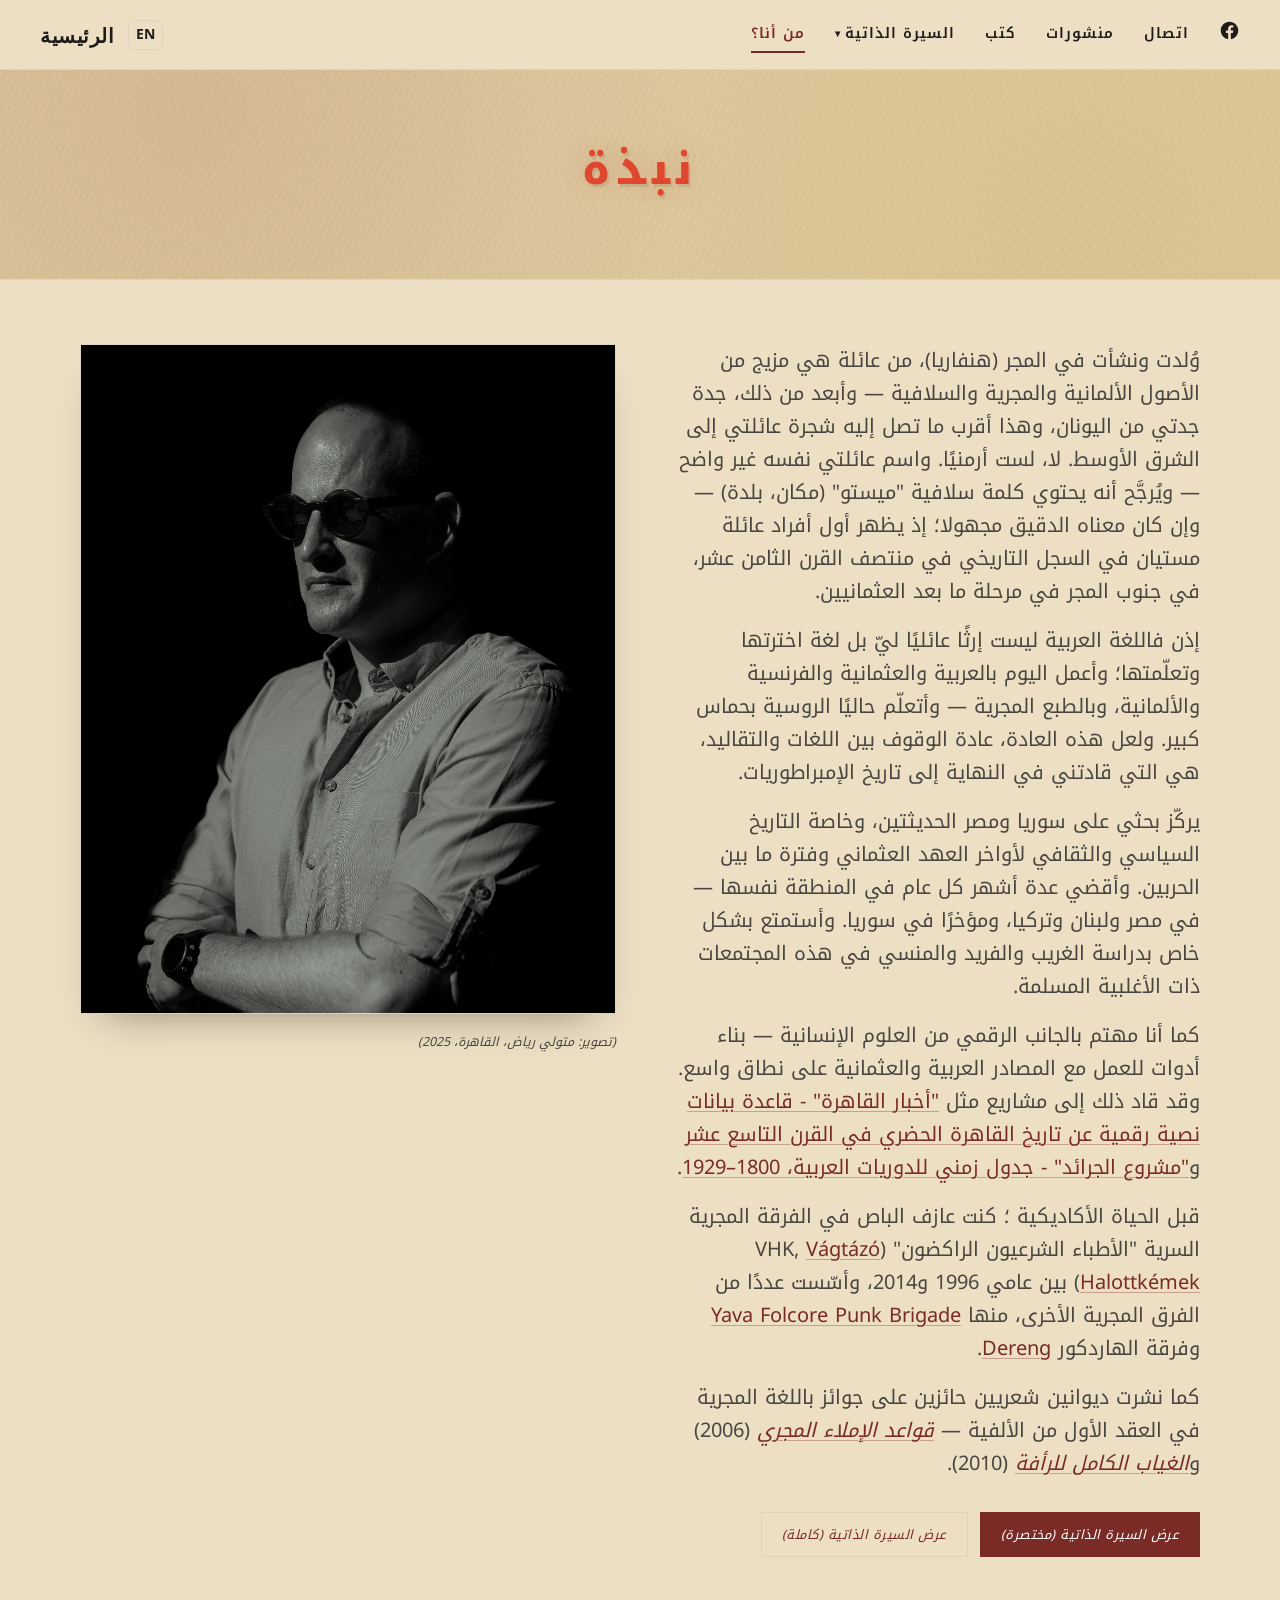
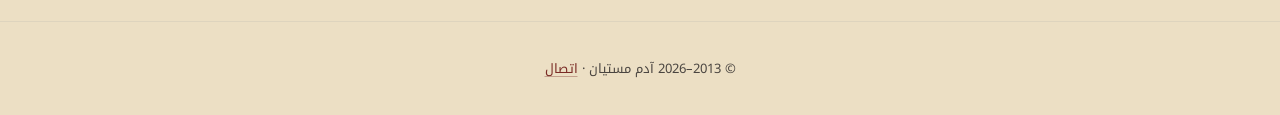
==== about-ar.html @ 699e02c1 "added qabla" ====
<!DOCTYPE html>
<html lang="ar" dir="rtl">
<head>
<meta charset="UTF-8"/>
<meta name="viewport" content="width=device-width, initial-scale=1.0"/>
<title>نبذة — آدم مستيان</title>
<link rel="preconnect" href="https://fonts.googleapis.com"/>
<link href="https://fonts.googleapis.com/css2?family=Playfair+Display:wght@600;700;800&family=Source+Sans+3:wght@400;500;600&display=swap" rel="stylesheet"/>
<link href="https://fonts.googleapis.com/css2?family=Noto+Kufi+Arabic:wght@400;500;600;700&family=Tajawal:wght@400;500;700&display=swap" rel="stylesheet"/>
<link rel="stylesheet" href="assets/style.css?v=7"/>
</head>
<body>
<script src="assets/nav.js"></script>

<header class="site-nav">
<div class="wrap nav-row">
<div class="home-group"><a class="home-link" href="index-ar.html">الرئيسية</a><a href="about.html" class="lang-toggle" aria-label="English">EN</a></div>
<nav>
<ul>
<li><a href="about-ar.html" class="active">من أنا؟</a></li>
<li class="nav-dropdown" tabindex="0">
<a href="javascript:void(0)">السيرة الذاتية</a>
<ul class="dropdown-menu">
<li><a href="assets/mestyan_CV.pdf" target="_blank" rel="noopener">السيرة الذاتية الكاملة</a></li>
<li><a href="assets/mestyan_OnePageCV.pdf" target="_blank" rel="noopener">السيرة الذاتية المختصرة</a></li>
</ul>
</li>
<li><a href="books-ar.html">كتب</a></li>
<li><a href="publications-ar.html">منشورات</a></li>
<li><a href="contact-ar.html">اتصال</a></li>
<li><a class="nav-social" href="https://www.facebook.com/adam.mestyan" target="_blank" rel="noopener" aria-label="Facebook"><svg viewBox="0 0 24 24"><path d="M22 12.06C22 6.5 17.52 2 12 2S2 6.5 2 12.06c0 5 3.66 9.15 8.44 9.94v-7.03H7.9v-2.91h2.54V9.85c0-2.5 1.49-3.89 3.77-3.89 1.09 0 2.24.2 2.24.2v2.46h-1.26c-1.24 0-1.63.77-1.63 1.56v1.88h2.78l-.44 2.91h-2.34V22c4.78-.79 8.44-4.94 8.44-9.94z"/></svg></a></li>

</ul>
</nav>
</div>
</header>

<section class="hero" style="padding:64px 0;">
<div class="wrap">
<div class="hero-name" style="font-size:44px; letter-spacing:6px;">نبذة</div>
</div>
</section>

<section class="section">
<div class="wrap two-col">
<div>

<p> وُلدت ونشأت في المجر (هنفاريا)، من عائلة هي مزيج من الأصول الألمانية والمجرية والسلافية — وأبعد
                        من ذلك، جدة جدتي من اليونان، وهذا أقرب ما تصل إليه شجرة عائلتي إلى الشرق
                        الأوسط. لا، لست أرمنيًا. واسم عائلتي نفسه غير واضح — ويُرجَّح أنه يحتوي كلمة
                        سلافية "ميستو" (مكان، بلدة) — وإن كان معناه الدقيق مجهولا؛ إذ يظهر أول أفراد
                        عائلة مستيان في السجل التاريخي في منتصف القرن الثامن عشر، في جنوب المجر في
                        مرحلة ما بعد العثمانيين. </p>
<p> إذن فاللغة العربية ليست إرثًا عائليًا ليّ بل لغة اخترتها وتعلّمتها؛ وأعمل اليوم بالعربية
                        والعثمانية والفرنسية والألمانية، وبالطبع المجرية — وأتعلّم حاليًا الروسية
                        بحماس كبير. ولعل هذه العادة، عادة الوقوف بين اللغات والتقاليد، هي التي
                        قادتني في النهاية إلى تاريخ الإمبراطوريات. </p>
<p> يركّز بحثي على سوريا ومصر الحديثتين، وخاصة التاريخ السياسي والثقافي لأواخر العهد العثماني وفترة
                        ما بين الحربين. وأقضي عدة أشهر كل عام في المنطقة نفسها — في مصر ولبنان
                        وتركيا، ومؤخرًا في سوريا. وأستمتع بشكل خاص بدراسة الغريب والفريد والمنسي في
                        هذه المجتمعات ذات الأغلبية المسلمة. </p>
<p> كما أنا مهتم بالجانب الرقمي من العلوم الإنسانية — بناء أدوات للعمل مع المصادر العربية والعثمانية
                        على نطاق واسع. وقد قاد ذلك إلى مشاريع مثل <a href="https://newsofcairo.org/"
                            target="_blank" rel="noopener">"أخبار القاهرة" - قاعدة بيانات نصية رقمية
                            عن تاريخ القاهرة الحضري في القرن التاسع عشر</a> و<a
                            href="https://projectjaraid.github.io/index.html" target="_blank"
                            rel="noopener">"مشروع الجرائد" - جدول زمني للدوريات العربية،
                            1800–1929</a>. </p>

<p> قبل الحياة الأكاديكية ؛ كنت عازف الباص في الفرقة المجرية السرية "الأطباء الشرعيون الراكضون"
                        (VHK, <a href="https://en.wikipedia.org/wiki/Galloping_Coroners"
                            target="_blank" rel="noopener">Vágtázó Halottkémek</a>) بين عامي 1996
                        و2014، وأسّست عددًا من الفرق المجرية الأخرى، منها <a
                            href="https://www.youtube.com/watch?v=kBvridDu0HI" target="_blank"
                            rel="noopener">Yava Folcore Punk Brigade</a> وفرقة الهاردكور <a
                            href="https://www.youtube.com/watch?v=GMwel1IFzWo" target="_blank"
                            rel="noopener">Dereng</a>. </p>
<p>
كما نشرت ديوانين شعريين حائزين على جوائز باللغة المجرية في العقد الأول من الألفية — <a href="https://www.libri.hu/konyv/mestyan_adam.a-magyar-helyesiras-szabalyai.html" target="_blank" rel="noopener"><em>قواعد الإملاء المجري</em></a> (2006) و<a href="https://www.libri.hu/konyv/mestyan_adam.az-egyutterzes-tokeletes-hianya.html" target="_blank" rel="noopener"><em>الغياب الكامل للرأفة</em></a> (2010).
</p>

<div style="margin-top:32px; display:flex; gap:12px; flex-wrap:wrap;">
<a class="btn btn-solid" href="assets/mestyan_OnePageCV.pdf" target="_blank" rel="noopener" style="color:#fff;">عرض السيرة الذاتية (مختصرة)</a>
<a class="btn" style="color:var(--maroon); border-color:var(--border);" href="assets/mestyan_CV.pdf" target="_blank" rel="noopener">عرض السيرة الذاتية (كاملة)</a>
</div>
</div>
<div>
<img class="person-photo" src="assets/adam-portrait.jpg" alt="آدم مستيان، دار الوثائق القومية المصرية، القاهرة، يونيو 2024" onerror="this.style.display='none'"/>
<p style="font-size:12.5px; font-style:italic; margin-top:10px; color:var(--ink-soft);">(تصوير:
                        متولي رياض، القاهرة، 2025)</p>
</div>
</div>
</section>

<footer class="site-footer">
<div class="wrap">© 2013–2026 آدم مستيان · <a href="contact-ar.html">اتصال</a></div>
</footer>

</body>
</html>
---- assets/style.css ----
:root{
  --ink:#1e1c1a;
  --ink-soft:#4a4540;
  --cream:#f4efe4;
  --paper:#faf7f0;
  --maroon:#7a2b25;
  --maroon-dark:#5c1f1a;
  --crimson:#a3122c;
  --gold:#c9a24b;
  --border:#ded4be;
    --pop:#e0472f;
    --pop-bright:#ff7a4d;
}
*{box-sizing:border-box; margin:0; padding:0;}
body{
  font-family:'Source Sans 3', Georgia, serif;
  background:var(--paper);
  color:var(--ink-soft);
  line-height:1.65;
}
h1,h2,h3,.serif{font-family:'Playfair Display', Georgia, serif;}
a{color:var(--maroon); text-decoration:underline; text-decoration-color:rgba(122,43,37,0.35); text-underline-offset:3px; text-decoration-thickness:1px; transition:text-decoration-color .15s ease;}
a:hover{text-decoration-color:currentColor;}
.wrap{max-width:1200px; margin:0 auto; padding:0 40px;}

header.site-nav{
  position:sticky; top:0; z-index:50;
  background:rgba(244,239,228,0.95);
  backdrop-filter:blur(6px);
  border-bottom:1px solid var(--border);
}
.nav-row{display:flex; align-items:center; justify-content:space-between; padding:18px 0;}
.nav-row nav > ul{list-style:none; display:flex; gap:30px; flex-wrap:wrap;}
.nav-row nav a{
  color:var(--ink); font-size:14.5px; letter-spacing:1px; text-transform:uppercase; font-weight:600; text-decoration:none;
}
.nav-row nav a.active{color:var(--maroon); border-bottom:2px solid var(--maroon); padding-bottom:4px;}
.nav-row .home-link{font-family:'Playfair Display', serif; font-size:20px; font-weight:700; color:var(--ink); letter-spacing:0.5px; text-decoration:none;} .nav-row .home-group{display:flex; align-items:center; gap:14px;}
.nav-dropdown{position:relative;}
.nav-dropdown > a{display:inline-flex; align-items:center; gap:4px; cursor:pointer;}
.nav-dropdown > a::after{content:"▾"; font-size:10px;}
.dropdown-menu{display:none; position:absolute; top:100%; left:0; margin-top:14px; background:var(--paper); border:1px solid var(--border); min-width:170px; box-shadow:0 16px 30px -16px rgba(30,20,10,0.35); padding:6px 0; list-style:none; z-index:60;}
.dropdown-menu li{width:100%;}
.dropdown-menu a{display:block; padding:9px 18px; font-size:13.5px; letter-spacing:0.3px; text-transform:none; font-weight:500; color:var(--ink);}
.dropdown-menu a:hover{background:var(--cream); text-decoration:none;}
.nav-dropdown.open .dropdown-menu{display:block;}
.nav-social{display:inline-flex; align-items:center; color:var(--ink); text-decoration:none; transition:color .15s ease;}
.nav-social svg{width:21px; height:21px; fill:currentColor; display:block;}
.nav-social:hover{color:var(--maroon);}
.lang-toggle{display:inline-flex; align-items:center; justify-content:center; min-width:30px; height:30px; padding:0 7px; border:1px solid var(--border); border-radius:6px; font-size:14px; font-weight:700; color:var(--ink); text-decoration:none; transition:all .15s ease;}
.lang-toggle:hover{background:var(--maroon); color:#fff; border-color:var(--maroon);}

html[dir="rtl"] body{font-family:'Noto Kufi Arabic','Tajawal',Tahoma,sans-serif;}
html[dir="rtl"] h1, html[dir="rtl"] h2, html[dir="rtl"] h3, html[dir="rtl"] .hero-name{font-family:'Noto Kufi Arabic','Tajawal',Tahoma,sans-serif;}
html[dir="rtl"] .nav-row{flex-direction:row-reverse;} html[dir="rtl"] .nav-row .home-group{flex-direction:row-reverse;}
html[dir="rtl"] .nav-row nav > ul{flex-direction:row-reverse;}
html[dir="rtl"] .two-col{direction:rtl;}
html[dir="rtl"] .lede, html[dir="rtl"] p{text-align:right;}
html[dir="rtl"] .dropdown-menu{right:0; left:auto;}
html[dir="rtl"]{--paper:#ecdfc4; --cream:#ddc99e;}
html[dir="rtl"] header.site-nav{background:rgba(236,223,196,0.95);}

.hero{
  z-index:0;
  position:relative;
  background:
    radial-gradient(circle at 15% 20%, rgba(122,43,37,0.10), transparent 45%),
    radial-gradient(circle at 85% 75%, rgba(201,162,75,0.14), transparent 50%),
    repeating-linear-gradient(115deg, rgba(30,28,26,0.035) 0px, rgba(30,28,26,0.035) 1px, transparent 1px, transparent 6px),
    var(--cream);
  background-size:cover;
  background-position:center;
  padding:96px 0 80px;
  border-bottom:1px solid var(--border);
  overflow:hidden;
}
.hero-bg-layer{
  position:absolute; inset:0;
  background-size:cover; background-position:center;
  opacity:0;
  transform:scale(1);
  transition:opacity 1s ease-in-out;
  z-index:-1;
}
.hero-bg-layer.active{opacity:1;}
.hero-bg-layer.zooming{animation:heroZoom 4s ease-out forwards;}
@keyframes heroZoom{
  from{transform:scale(1);}
  to{transform:scale(1.13);}
}
.hero.has-photo::before{
  content:"";
  position:absolute; inset:0;
  background:
    linear-gradient(180deg, rgba(18,15,12,0.6), rgba(18,15,12,0.72)),
    radial-gradient(circle at 85% 75%, rgba(201,162,75,0.10), transparent 55%);
  z-index:0;
}
.hero > .wrap{position:relative; z-index:1;}
.hero-name{
  text-align:center; font-size:74px; letter-spacing:8px; font-weight:800;
  color:var(--pop); text-shadow:2px 3px 0 rgba(0,0,0,0.08), 0 0 26px rgba(224,71,47,0.25);
  margin-bottom:8px; text-transform:uppercase;
  transition:color .2s;
}
.hero-subtitle{
  text-align:center; font-size:16px; letter-spacing:2px; text-transform:uppercase;
  color:var(--ink-soft); margin-bottom:56px;
  transition:color .2s;
}
.hero.has-photo .hero-name{color:var(--pop-bright); text-shadow:0 2px 18px rgba(0,0,0,0.75), 0 0 3px rgba(0,0,0,0.9), 0 0 30px rgba(255,122,77,0.4);}
.hero.has-photo .hero-subtitle{color:#e9e2d2; text-shadow:0 1px 10px rgba(0,0,0,0.4);}
.hero-feature{
display:block; max-width:820px;
  margin:0 auto;
}
.book-cover{
  aspect-ratio:2/3; border-radius:2px; position:relative;
  background:linear-gradient(160deg, #fdfbf6, #f1ece0);
  border:1px solid var(--border);
  box-shadow:0 26px 46px -24px rgba(30,20,10,0.45);
  display:flex; flex-direction:column; justify-content:space-between;
  padding:28px 24px; overflow:hidden;
}
.book-cover::before{
  content:""; position:absolute; left:0; top:0; bottom:0; width:14px; background:var(--gold);
}
.book-cover img{position:absolute; inset:0; width:100%; height:100%; object-fit:cover;}
.book-cover .quote{font-size:11.5px; font-style:italic; color:var(--ink-soft); text-align:center;}
.book-cover .quote span{display:block; margin-top:4px; font-style:normal; letter-spacing:1px; text-transform:uppercase; font-size:10px;}
.book-cover .cover-title{font-family:'Playfair Display', serif; font-size:30px; text-align:center; color:var(--ink); line-height:1.15;}
.book-cover .cover-tag{text-align:center; font-size:11px; letter-spacing:2px; text-transform:uppercase; color:var(--maroon); font-weight:700;}
.book-cover .cover-author{text-align:center; font-size:16px; font-family:'Playfair Display', serif; color:var(--ink);}
.book-cover .cover-sub{text-align:center; font-size:11px; color:var(--ink-soft); font-style:italic;}

.feature-card{
  background:rgba(30,28,26,0.94); color:#efe9da; padding:36px 34px; border:1px solid rgba(255,255,255,0.14);
}
.feature-card h2{font-size:26px; margin-bottom:4px; color:#fff;}
.feature-card .press{font-size:14px; letter-spacing:1px; text-transform:uppercase; color:var(--gold); margin-bottom:18px;}
.feature-card p{font-size:14.5px; color:#d8d2c2; margin-bottom:22px;}
.feature-card .btn-row{display:flex; gap:12px; flex-wrap:wrap;}
.btn{
  display:inline-block; padding:11px 20px; font-size:13px; letter-spacing:0.5px; text-transform:none;
  border:1px solid rgba(255,255,255,0.4); color:#fff; text-decoration:none; font-style:italic;
}
.btn:hover{background:rgba(255,255,255,0.08); text-decoration:none;}
.btn-solid{background:var(--maroon); border-color:var(--maroon);}
.btn-solid:hover{background:var(--maroon-dark);}

.section{padding:64px 0;}
.section-kicker{color:var(--maroon); font-size:12.5px; letter-spacing:2px; text-transform:uppercase; font-weight:700; margin-bottom:10px;}
.section h2{font-size:32px; margin-bottom:28px;}
.section p{margin-bottom:16px; font-size:20px;}
.section .lede{font-size:19px; color:var(--ink); margin-bottom:20px;}

.two-col{display:grid; grid-template-columns:1fr 1fr; gap:48px;}

.card-grid{display:grid; grid-template-columns:repeat(3,1fr); gap:28px;}
.card{background:var(--cream); border:1px solid var(--border); padding:20px; border-radius:2px; display:flex; gap:16px; align-items:flex-start;}
.card h3{font-size:20px; margin-bottom:8px;}
.card .meta{font-size:14.5px; letter-spacing:1px; text-transform:uppercase; color:var(--maroon); margin-bottom:12px;}
.card p{font-size:16px; margin-bottom:0;}
.card blockquote{font-size:13px; font-style:italic; color:var(--ink-soft); margin-top:14px; border-left:2px solid var(--gold); padding-left:10px;}
.card-cover{width:76px; aspect-ratio:2/3; object-fit:cover; flex-shrink:0; border:1px solid var(--border); box-shadow:0 8px 16px -10px rgba(30,20,10,0.4);}
.card-body{flex:1;}

.person-photo{
  border:1px solid var(--border); box-shadow:0 22px 40px -26px rgba(30,20,10,0.5);
  width:100%; aspect-ratio:4/5; object-fit:cover; background:var(--cream);
}

.self-photo{display:flex; align-items:center; justify-content:center; height:100%;}
.self-photo img{width:200px; height:200px; border-radius:50%; object-fit:cover; border:1px solid var(--border); box-shadow:0 22px 40px -26px rgba(30,20,10,0.5);}
.intro-textbox{background:rgba(30,28,26,0.94); color:#efe9da; padding:44px 42px; border:1px solid rgba(255,255,255,0.14);}
.intro-textbox h2{font-size:26px; margin-bottom:16px; color:#fff;}
.intro-textbox p{font-size:17.5px; line-height:1.7; color:#d8d2c2; margin-bottom:0;}
.intro-textbox a{color:var(--gold); text-decoration:underline; text-underline-offset:3px; font-weight:600;}
.intro-textbox a:hover{color:#f0cf8e;}

footer.site-footer{
  border-top:1px solid var(--border); padding:36px 0; text-align:center;
  font-size:13px; color:var(--ink-soft);
}

@media (max-width:820px){
  .hero-feature{grid-template-columns:1fr;}
  .hero-name{font-size:38px; letter-spacing:6px;}
  .two-col, .card-grid{grid-template-columns:1fr;}
  .nav-row nav ul{gap:16px;}
}
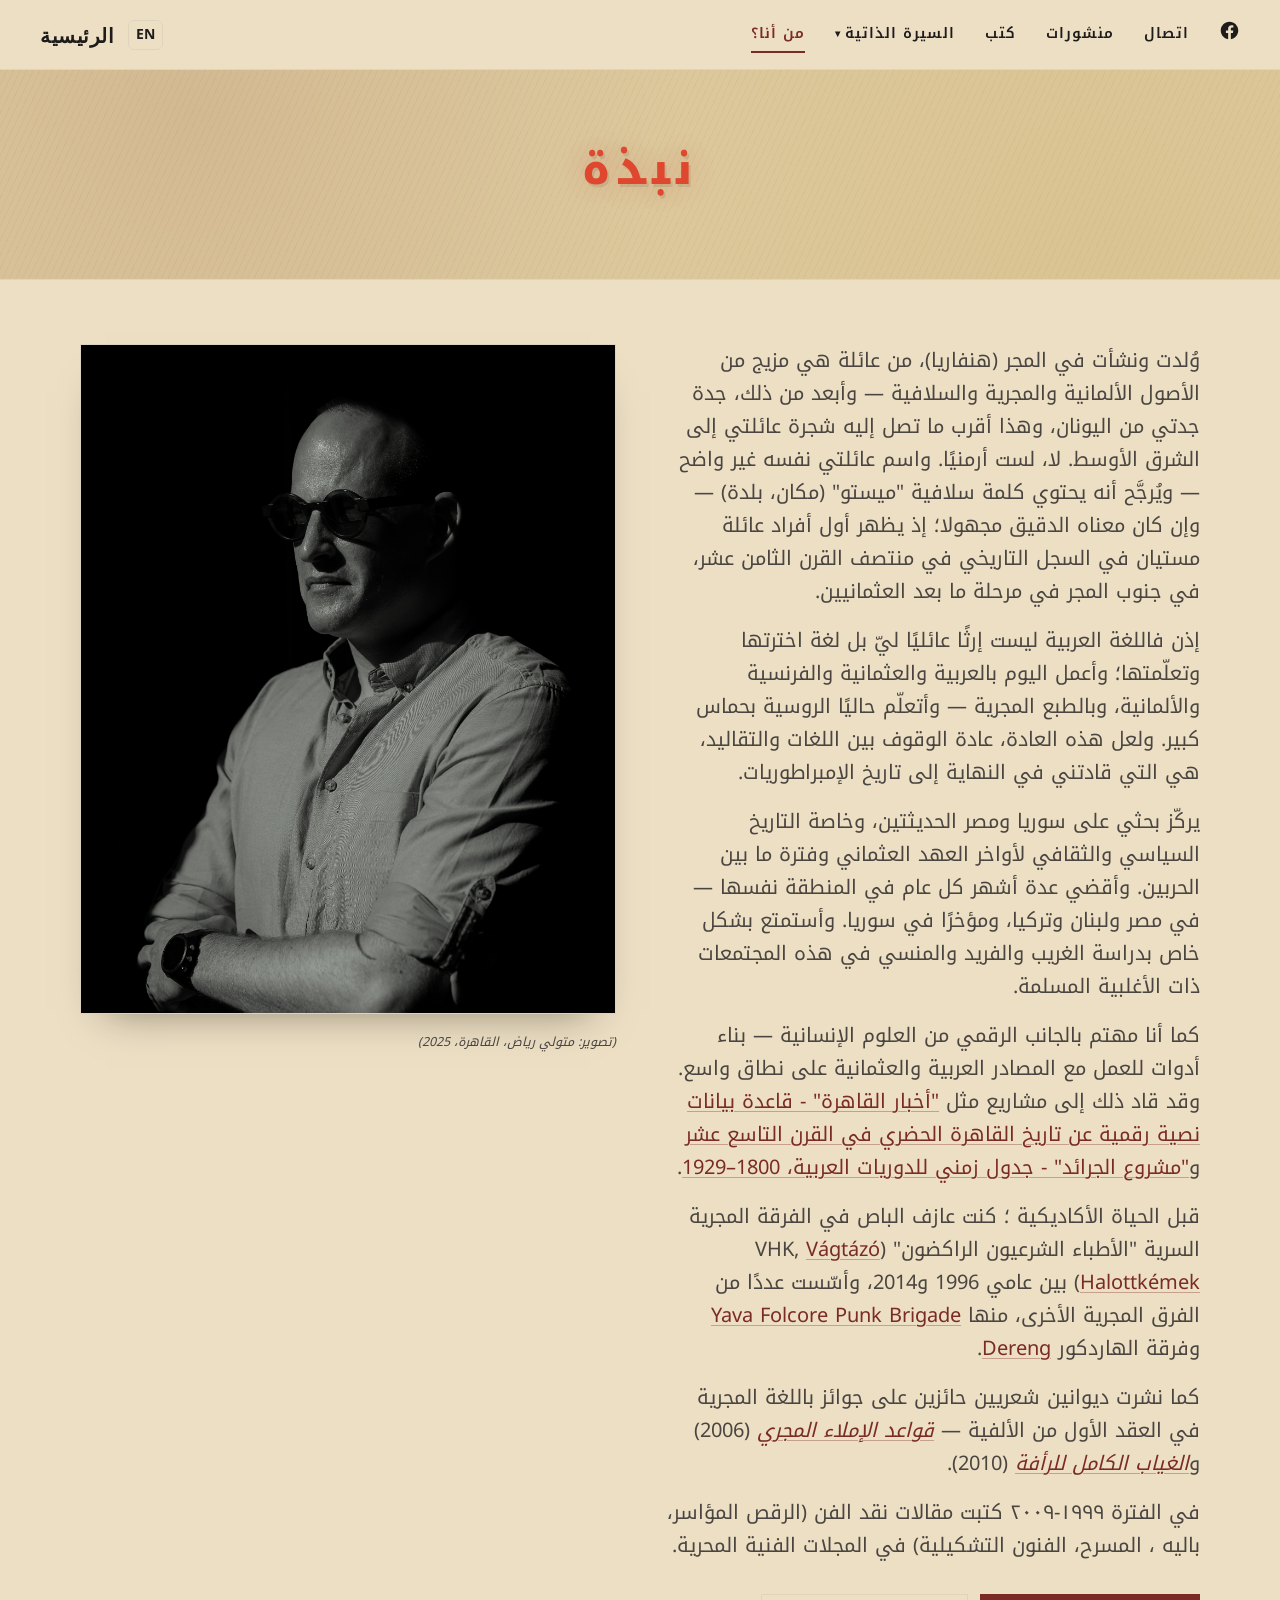
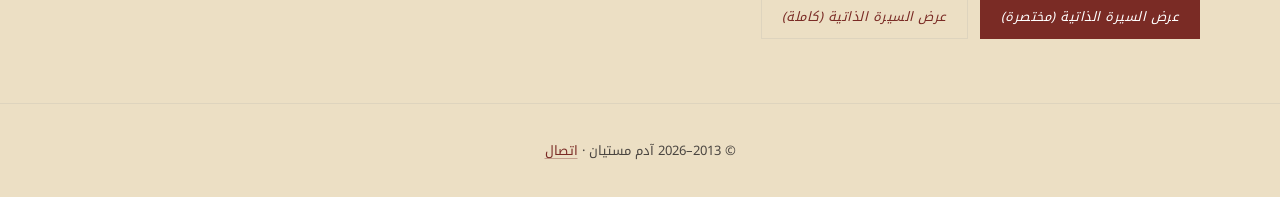
==== commit 1fc58a5a: "Update about-ar.html" ====
--- a/about-ar.html
+++ b/about-ar.html
@@ -78,7 +78,7 @@
 <p>
 كما نشرت ديوانين شعريين حائزين على جوائز باللغة المجرية في العقد الأول من الألفية — <a href="https://www.libri.hu/konyv/mestyan_adam.a-magyar-helyesiras-szabalyai.html" target="_blank" rel="noopener"><em>قواعد الإملاء المجري</em></a> (2006) و<a href="https://www.libri.hu/konyv/mestyan_adam.az-egyutterzes-tokeletes-hianya.html" target="_blank" rel="noopener"><em>الغياب الكامل للرأفة</em></a> (2010).
 </p>
-
+<p>في الفترة ١٩٩٩-٢٠٠٩ كتبت مقالات نقد الفن (الرقص المؤاسر، باليه ، المسرح، الفنون التشكيلية) في المجلات الفنية المحرية.</p>
 <div style="margin-top:32px; display:flex; gap:12px; flex-wrap:wrap;">
 <a class="btn btn-solid" href="assets/mestyan_OnePageCV.pdf" target="_blank" rel="noopener" style="color:#fff;">عرض السيرة الذاتية (مختصرة)</a>
 <a class="btn" style="color:var(--maroon); border-color:var(--border);" href="assets/mestyan_CV.pdf" target="_blank" rel="noopener">عرض السيرة الذاتية (كاملة)</a>
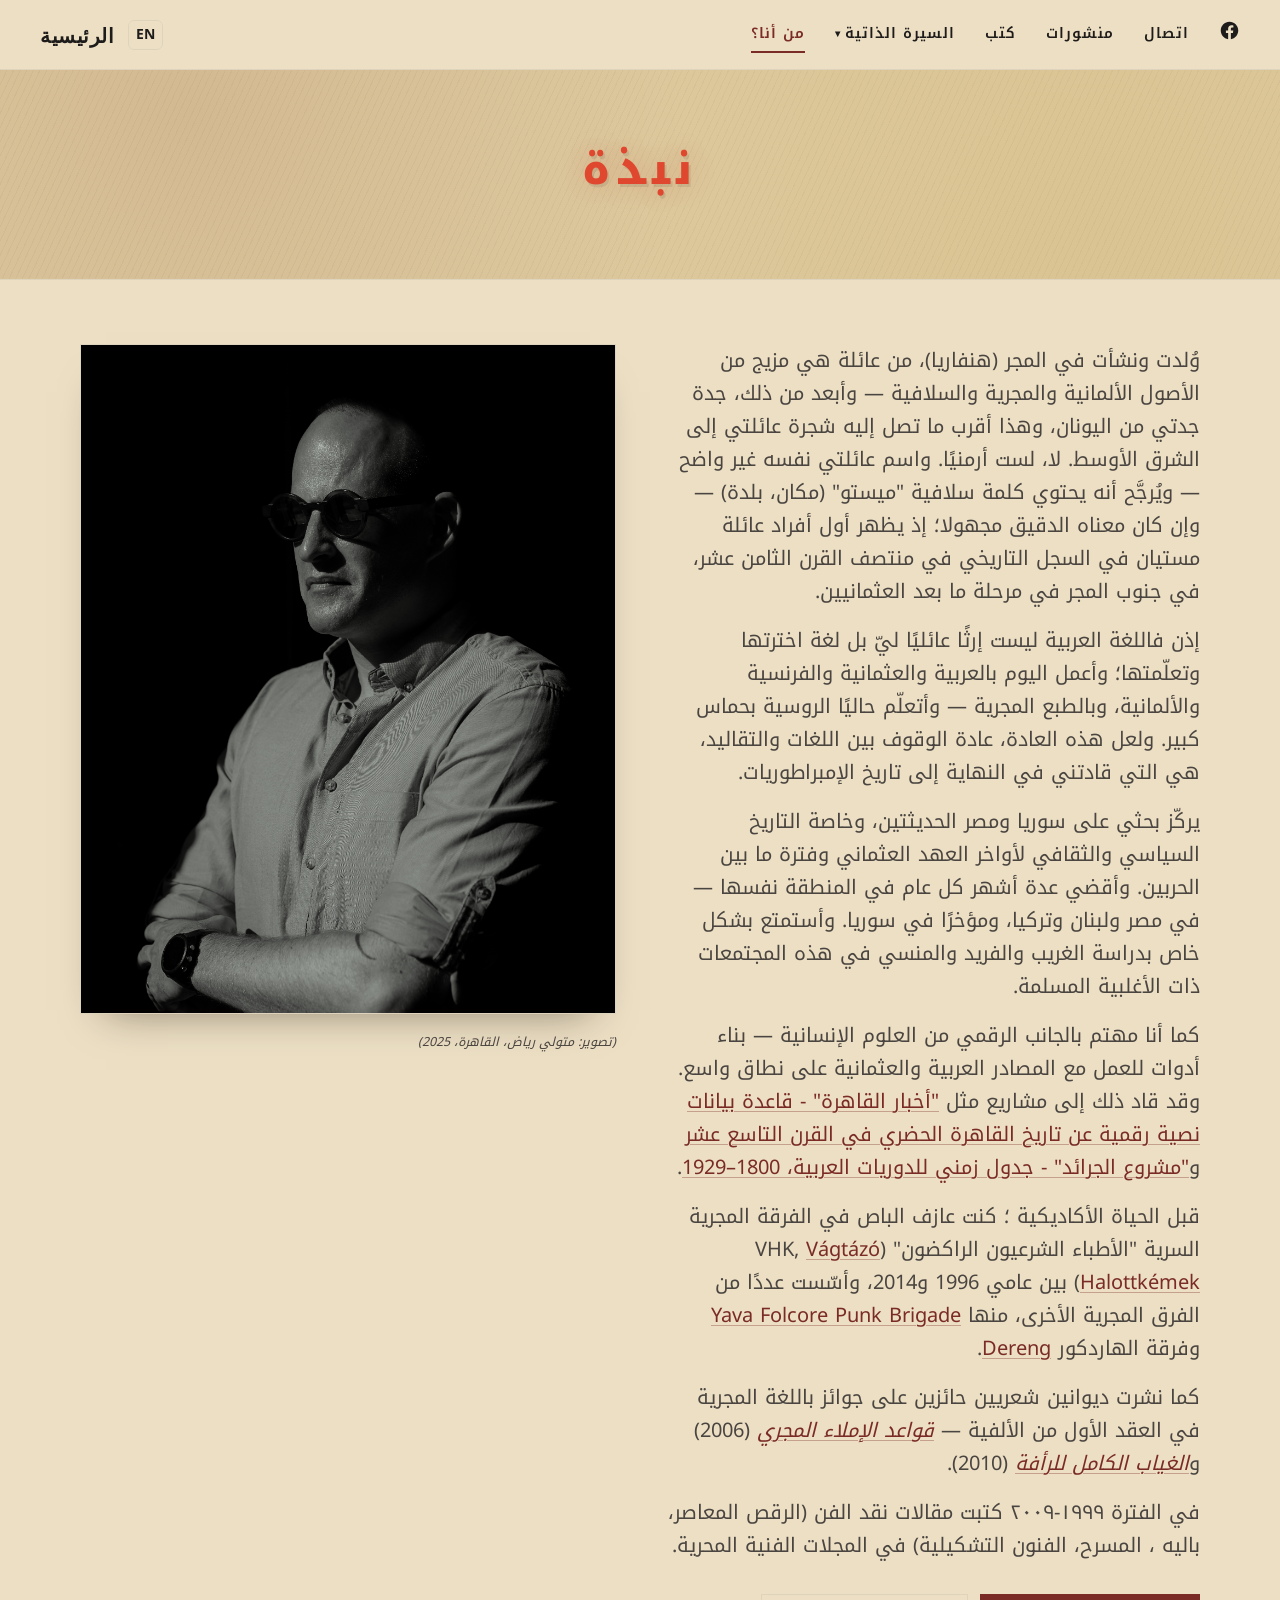
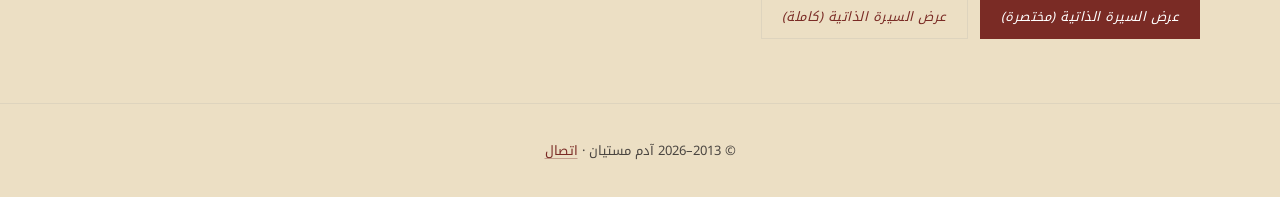
==== commit 35f15c88: "Update about-ar.html" ====
--- a/about-ar.html
+++ b/about-ar.html
@@ -78,7 +78,7 @@
 <p>
 كما نشرت ديوانين شعريين حائزين على جوائز باللغة المجرية في العقد الأول من الألفية — <a href="https://www.libri.hu/konyv/mestyan_adam.a-magyar-helyesiras-szabalyai.html" target="_blank" rel="noopener"><em>قواعد الإملاء المجري</em></a> (2006) و<a href="https://www.libri.hu/konyv/mestyan_adam.az-egyutterzes-tokeletes-hianya.html" target="_blank" rel="noopener"><em>الغياب الكامل للرأفة</em></a> (2010).
 </p>
-<p>في الفترة ١٩٩٩-٢٠٠٩ كتبت مقالات نقد الفن (الرقص المؤاسر، باليه ، المسرح، الفنون التشكيلية) في المجلات الفنية المحرية.</p>
+<p>في الفترة ١٩٩٩-٢٠٠٩ كتبت مقالات نقد الفن (الرقص المعاصر، باليه ، المسرح، الفنون التشكيلية) في المجلات الفنية المحرية.</p>
 <div style="margin-top:32px; display:flex; gap:12px; flex-wrap:wrap;">
 <a class="btn btn-solid" href="assets/mestyan_OnePageCV.pdf" target="_blank" rel="noopener" style="color:#fff;">عرض السيرة الذاتية (مختصرة)</a>
 <a class="btn" style="color:var(--maroon); border-color:var(--border);" href="assets/mestyan_CV.pdf" target="_blank" rel="noopener">عرض السيرة الذاتية (كاملة)</a>
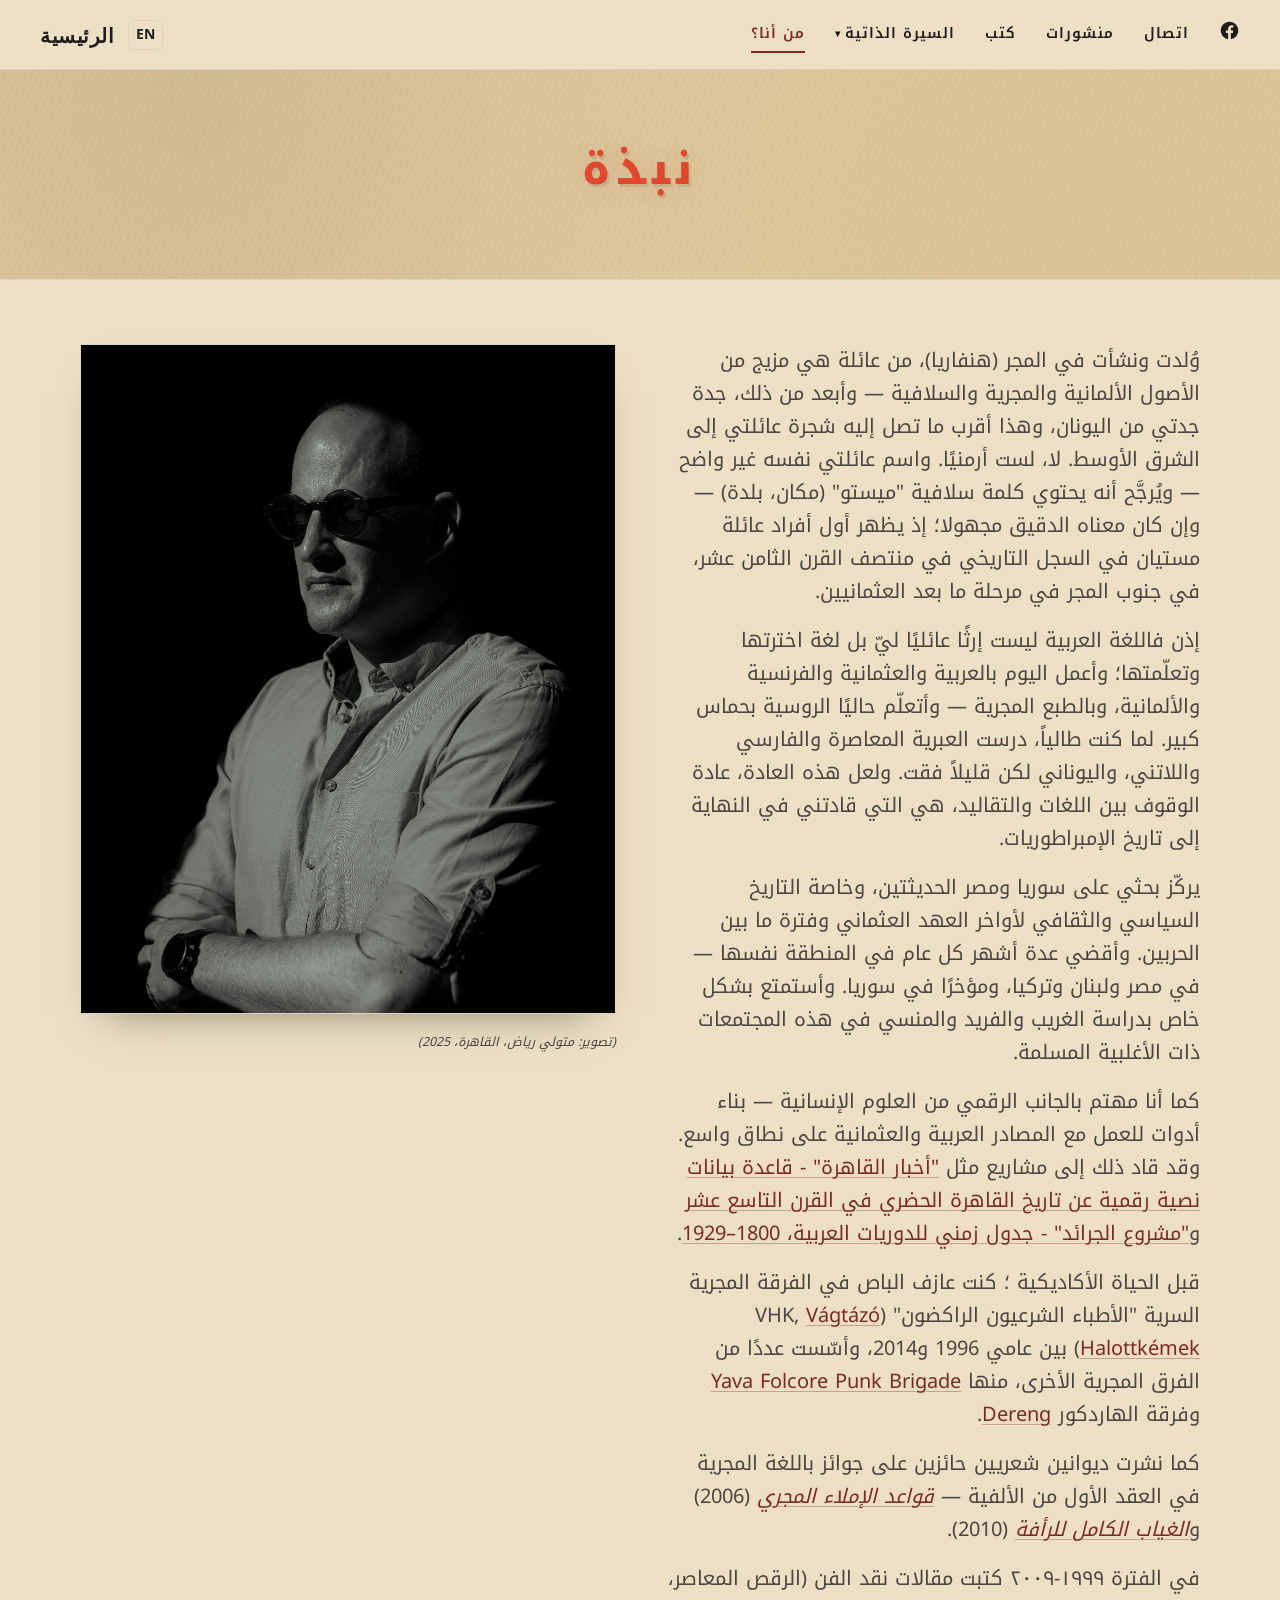
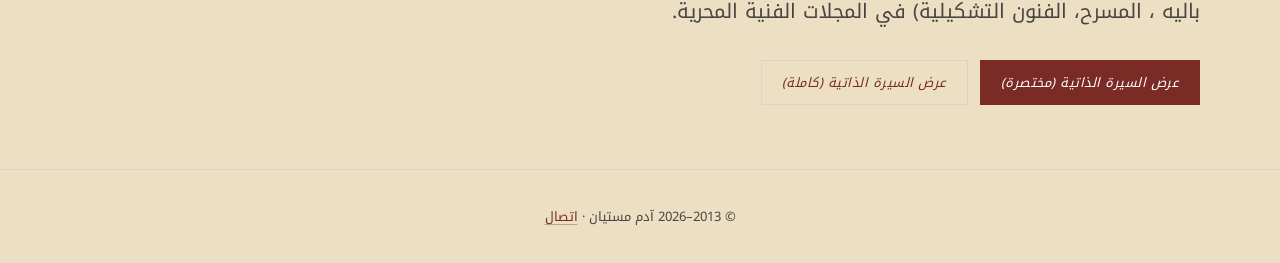
==== commit 708726d9: "Update about-ar.html" ====
--- a/about-ar.html
+++ b/about-ar.html
@@ -53,7 +53,7 @@
                         مرحلة ما بعد العثمانيين. </p>
 <p> إذن فاللغة العربية ليست إرثًا عائليًا ليّ بل لغة اخترتها وتعلّمتها؛ وأعمل اليوم بالعربية
                         والعثمانية والفرنسية والألمانية، وبالطبع المجرية — وأتعلّم حاليًا الروسية
-                        بحماس كبير. ولعل هذه العادة، عادة الوقوف بين اللغات والتقاليد، هي التي
+                        بحماس كبير. لما كنت طالياً، درست العبرية المعاصرة والفارسي واللاتني، واليوناني لكن قليلاً فقت. ولعل هذه العادة، عادة الوقوف بين اللغات والتقاليد، هي التي
                         قادتني في النهاية إلى تاريخ الإمبراطوريات. </p>
 <p> يركّز بحثي على سوريا ومصر الحديثتين، وخاصة التاريخ السياسي والثقافي لأواخر العهد العثماني وفترة
                         ما بين الحربين. وأقضي عدة أشهر كل عام في المنطقة نفسها — في مصر ولبنان
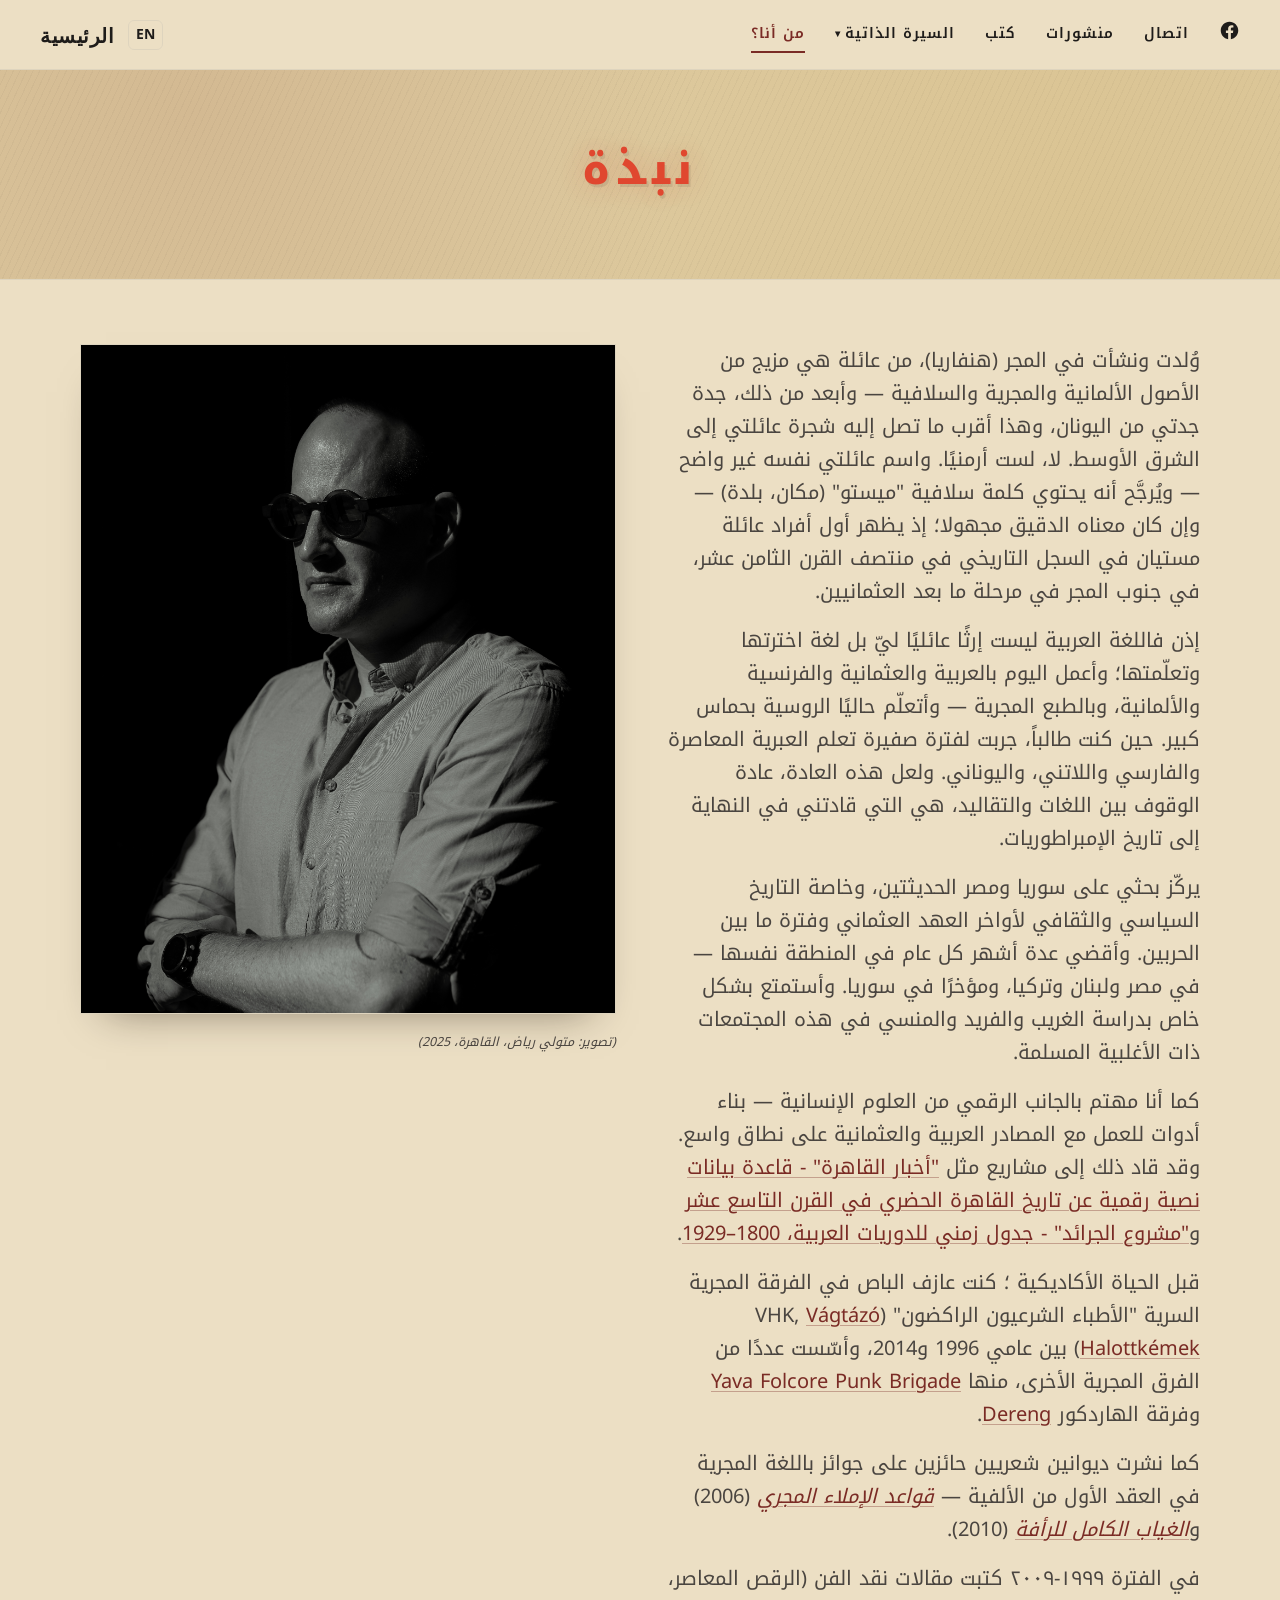
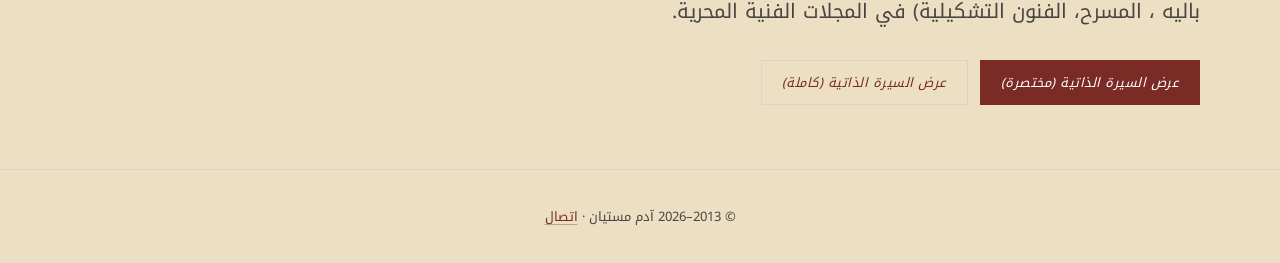
==== commit 763233bd: "Update about-ar.html" ====
--- a/about-ar.html
+++ b/about-ar.html
@@ -53,7 +53,7 @@
                         مرحلة ما بعد العثمانيين. </p>
 <p> إذن فاللغة العربية ليست إرثًا عائليًا ليّ بل لغة اخترتها وتعلّمتها؛ وأعمل اليوم بالعربية
                         والعثمانية والفرنسية والألمانية، وبالطبع المجرية — وأتعلّم حاليًا الروسية
-                        بحماس كبير. لما كنت طالياً، درست العبرية المعاصرة والفارسي واللاتني، واليوناني لكن قليلاً فقت. ولعل هذه العادة، عادة الوقوف بين اللغات والتقاليد، هي التي
+                        بحماس كبير. حين كنت طالباً، جربت لفترة صفيرة تعلم العبرية المعاصرة والفارسي واللاتني، واليوناني. ولعل هذه العادة، عادة الوقوف بين اللغات والتقاليد، هي التي
                         قادتني في النهاية إلى تاريخ الإمبراطوريات. </p>
 <p> يركّز بحثي على سوريا ومصر الحديثتين، وخاصة التاريخ السياسي والثقافي لأواخر العهد العثماني وفترة
                         ما بين الحربين. وأقضي عدة أشهر كل عام في المنطقة نفسها — في مصر ولبنان
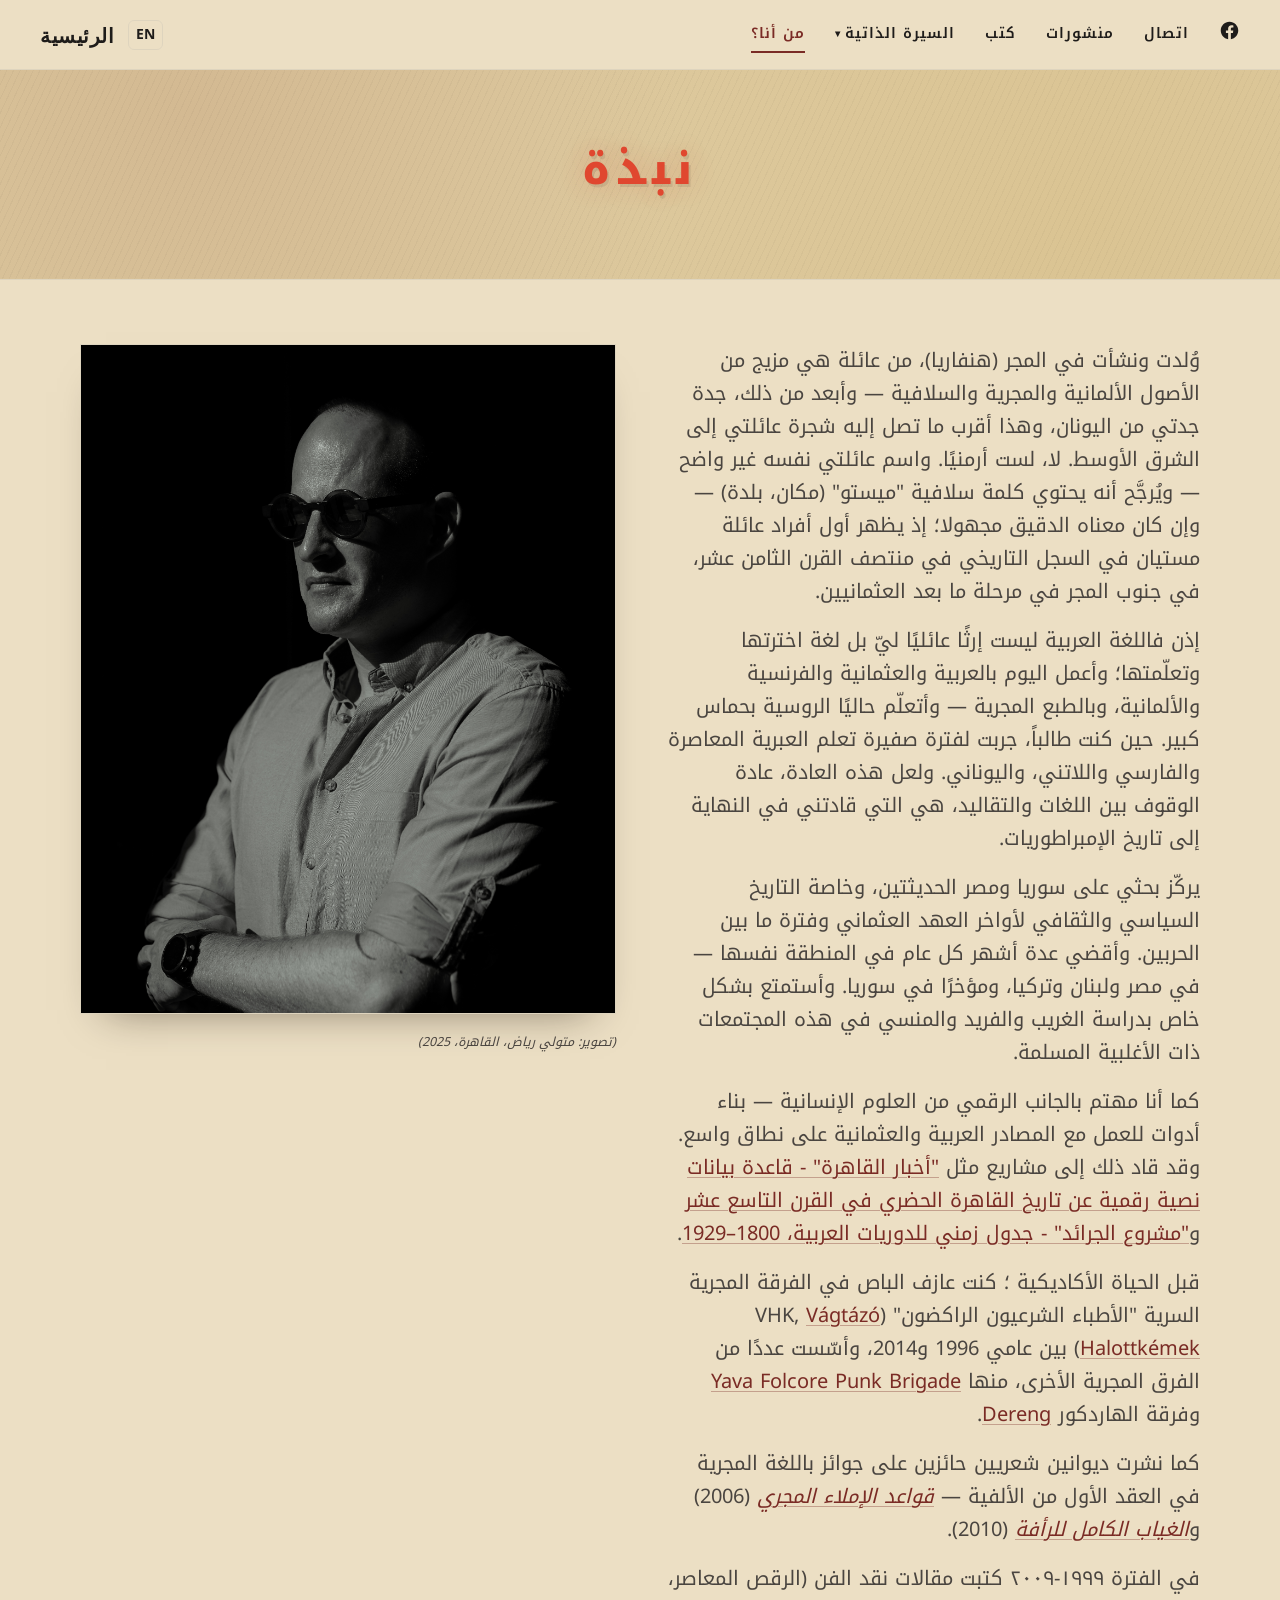
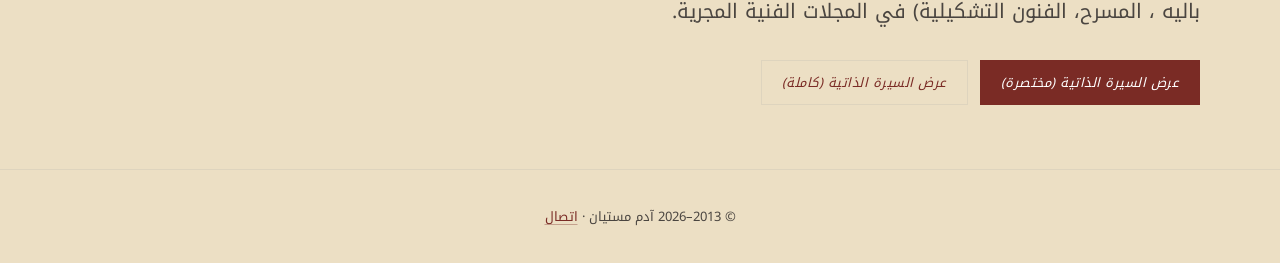
==== commit d1585c46: "Update about-ar.html" ====
--- a/about-ar.html
+++ b/about-ar.html
@@ -78,7 +78,7 @@
 <p>
 كما نشرت ديوانين شعريين حائزين على جوائز باللغة المجرية في العقد الأول من الألفية — <a href="https://www.libri.hu/konyv/mestyan_adam.a-magyar-helyesiras-szabalyai.html" target="_blank" rel="noopener"><em>قواعد الإملاء المجري</em></a> (2006) و<a href="https://www.libri.hu/konyv/mestyan_adam.az-egyutterzes-tokeletes-hianya.html" target="_blank" rel="noopener"><em>الغياب الكامل للرأفة</em></a> (2010).
 </p>
-<p>في الفترة ١٩٩٩-٢٠٠٩ كتبت مقالات نقد الفن (الرقص المعاصر، باليه ، المسرح، الفنون التشكيلية) في المجلات الفنية المحرية.</p>
+<p>في الفترة ١٩٩٩-٢٠٠٩ كتبت مقالات نقد الفن (الرقص المعاصر، باليه ، المسرح، الفنون التشكيلية) في المجلات الفنية المجرية.</p>
 <div style="margin-top:32px; display:flex; gap:12px; flex-wrap:wrap;">
 <a class="btn btn-solid" href="assets/mestyan_OnePageCV.pdf" target="_blank" rel="noopener" style="color:#fff;">عرض السيرة الذاتية (مختصرة)</a>
 <a class="btn" style="color:var(--maroon); border-color:var(--border);" href="assets/mestyan_CV.pdf" target="_blank" rel="noopener">عرض السيرة الذاتية (كاملة)</a>
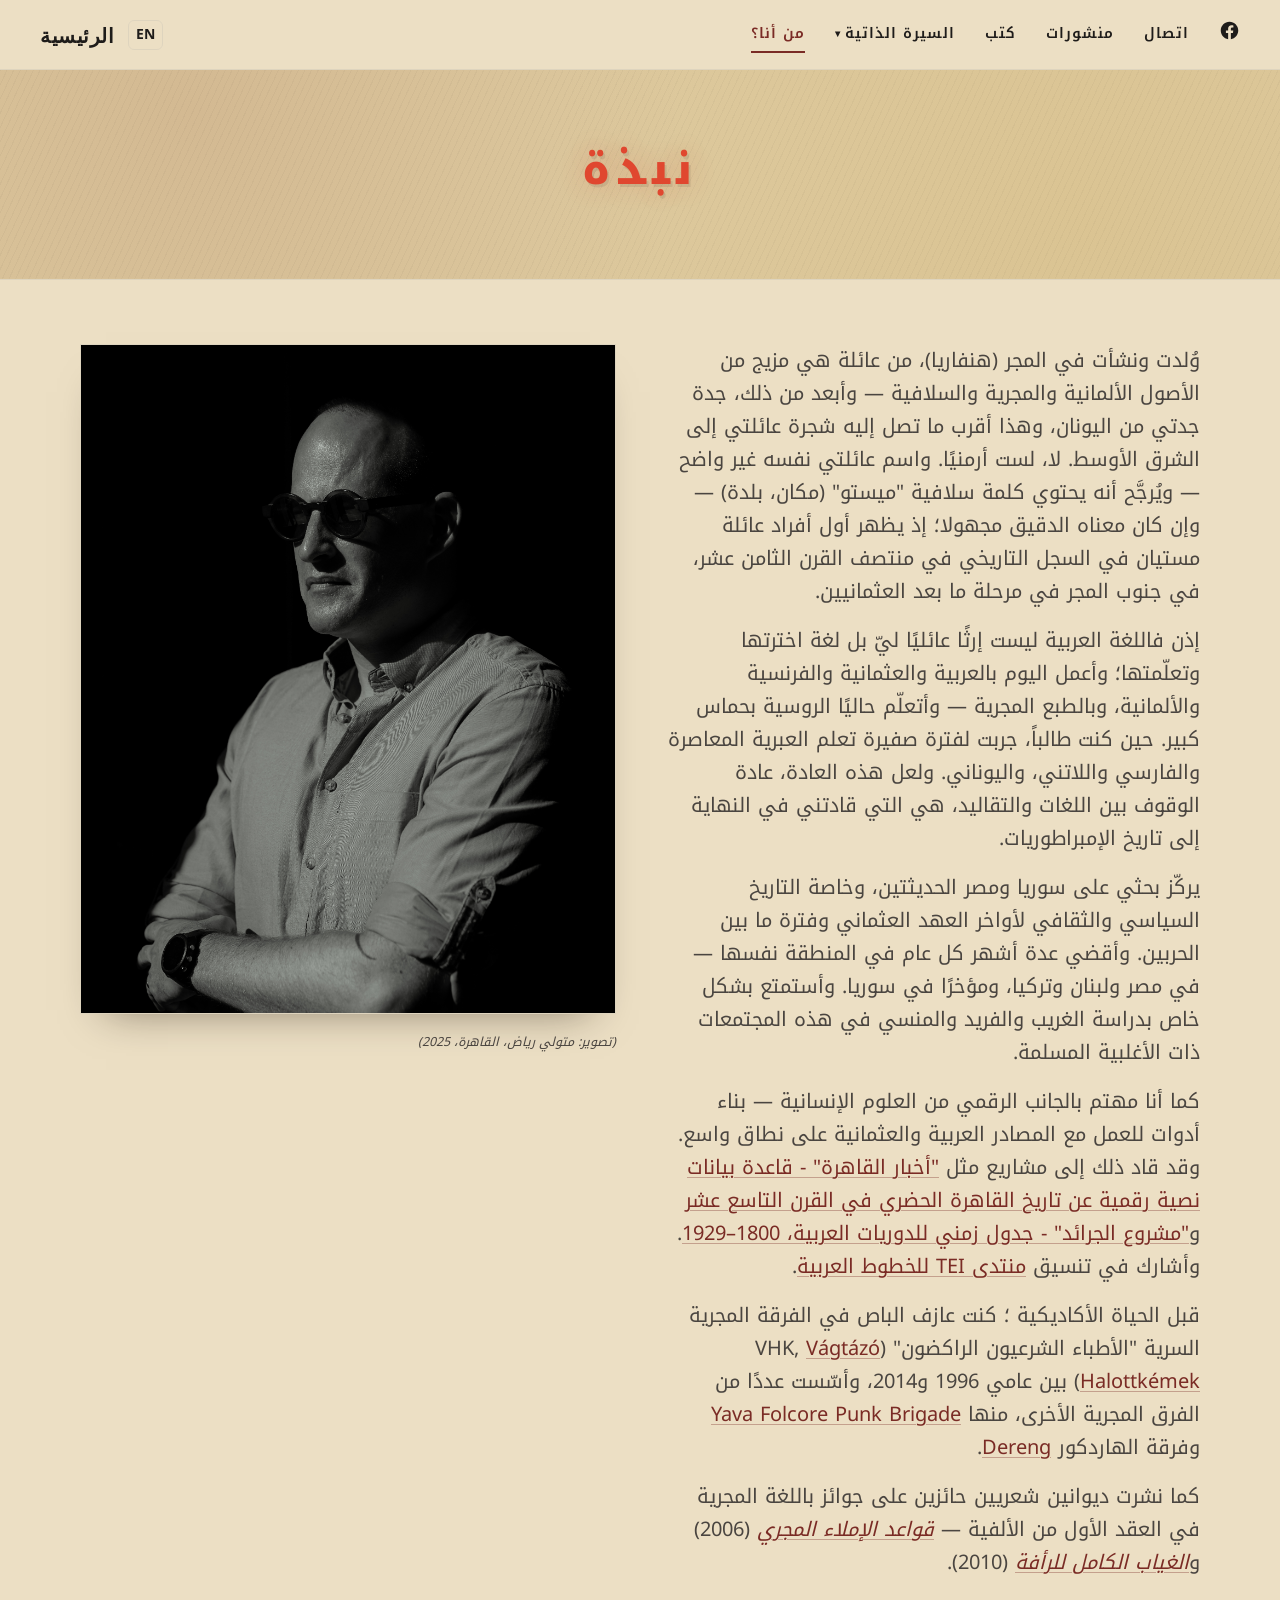
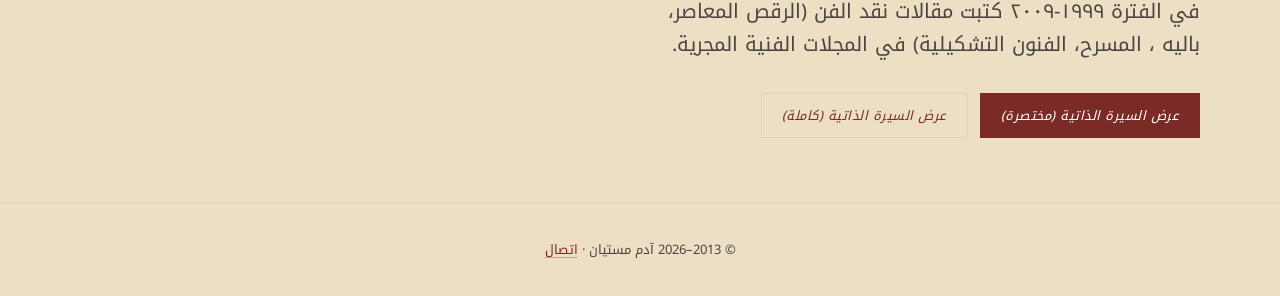
==== commit 825bd7a6: "Add TEI Arabic Scripts Forum to About page" ====
--- a/about-ar.html
+++ b/about-ar.html
@@ -65,7 +65,7 @@
                             عن تاريخ القاهرة الحضري في القرن التاسع عشر</a> و<a
                             href="https://projectjaraid.github.io/index.html" target="_blank"
                             rel="noopener">"مشروع الجرائد" - جدول زمني للدوريات العربية،
-                            1800–1929</a>. </p>
+                            1800–1929</a>. وأشارك في تنسيق <a href="https://tei-arabic.github.io/" target="_blank" rel="noopener">منتدى TEI للخطوط العربية</a>. </p>
 
 <p> قبل الحياة الأكاديكية ؛ كنت عازف الباص في الفرقة المجرية السرية "الأطباء الشرعيون الراكضون"
                         (VHK, <a href="https://en.wikipedia.org/wiki/Galloping_Coroners"
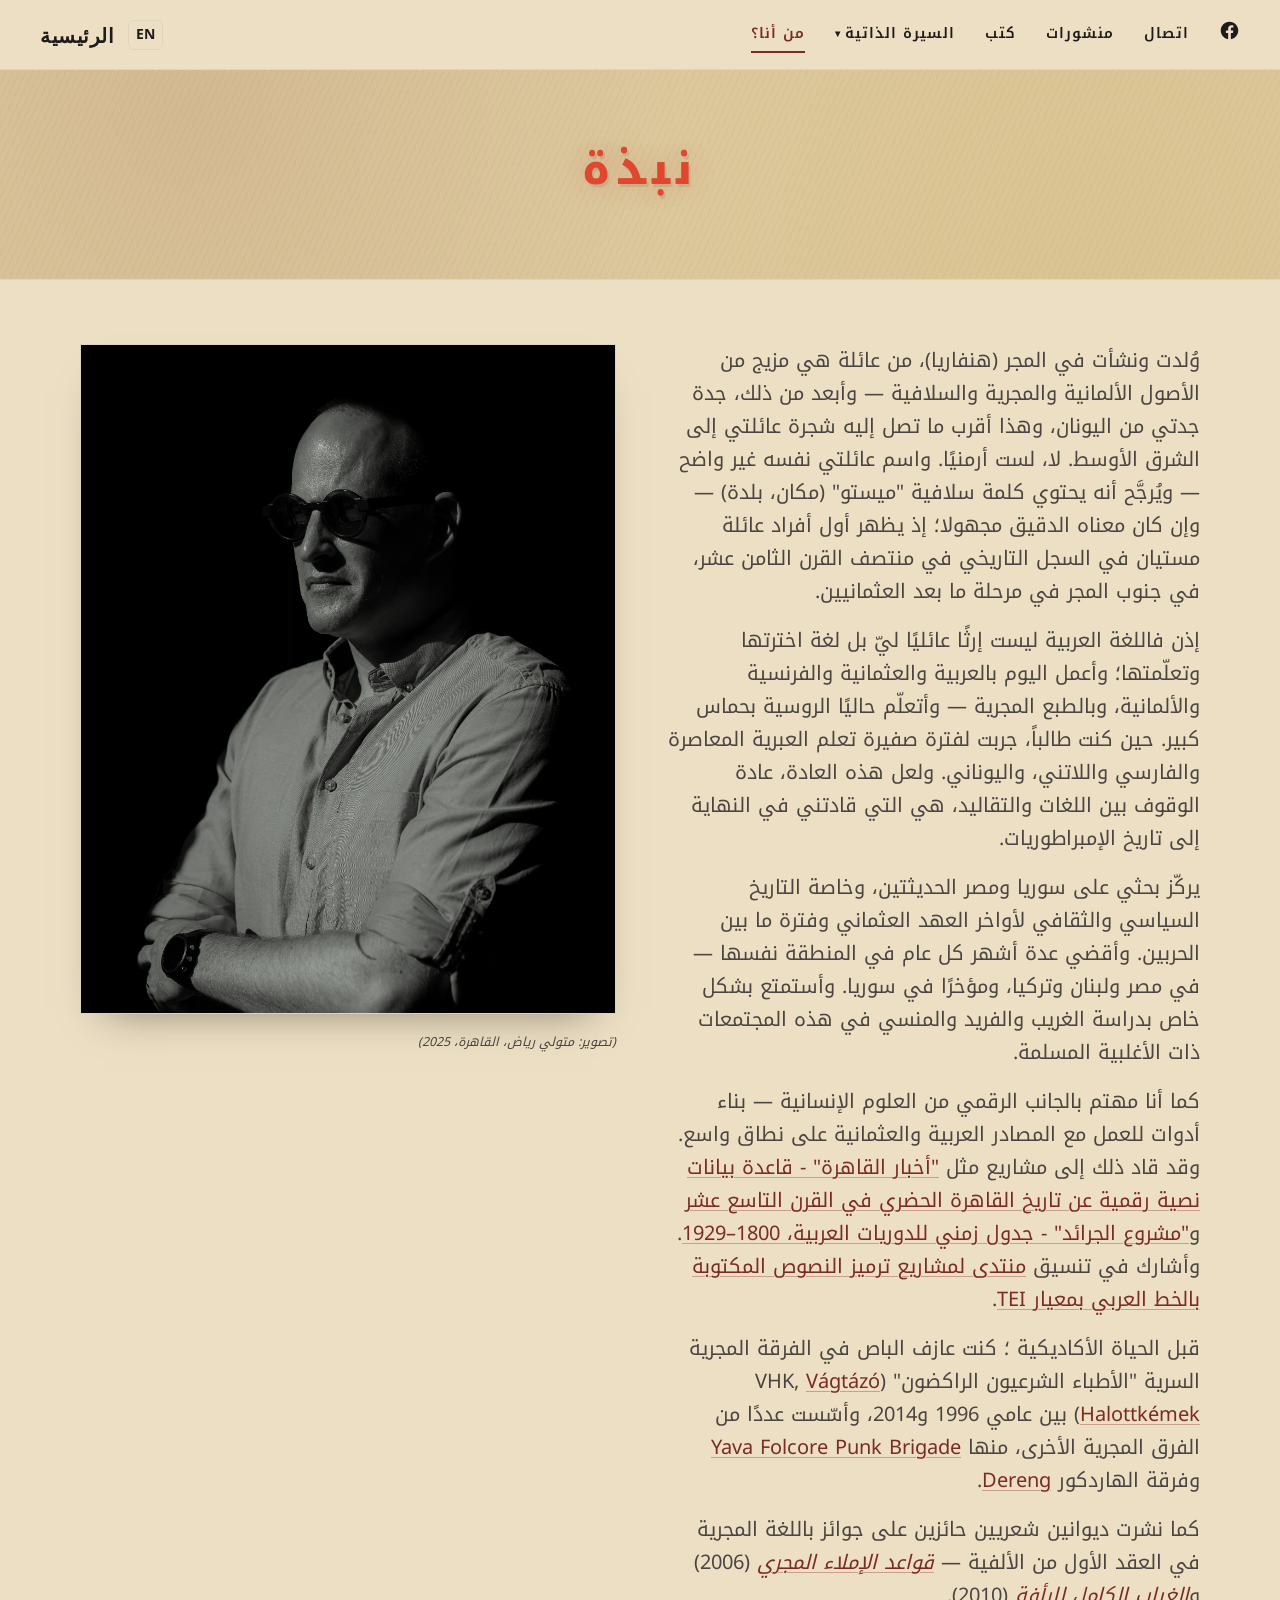
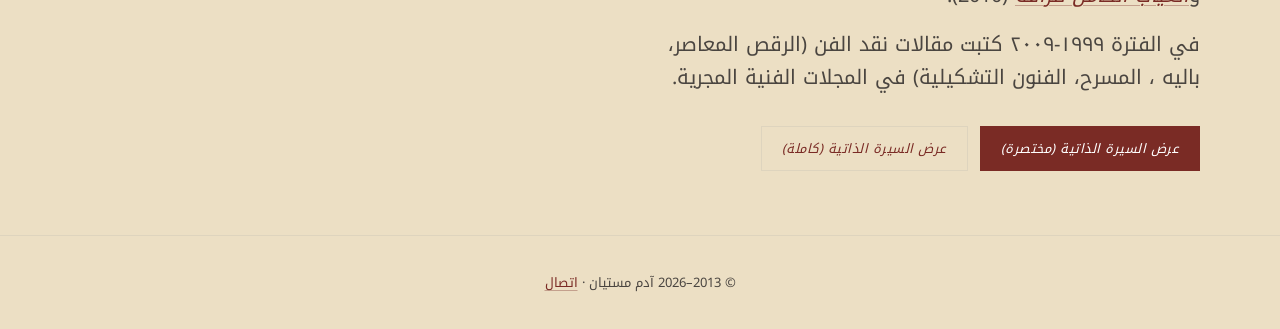
==== commit 7e32b60e: "Use official Arabic name and link for TEI Arabic forum" ====
--- a/about-ar.html
+++ b/about-ar.html
@@ -65,7 +65,7 @@
                             عن تاريخ القاهرة الحضري في القرن التاسع عشر</a> و<a
                             href="https://projectjaraid.github.io/index.html" target="_blank"
                             rel="noopener">"مشروع الجرائد" - جدول زمني للدوريات العربية،
-                            1800–1929</a>. وأشارك في تنسيق <a href="https://tei-arabic.github.io/" target="_blank" rel="noopener">منتدى TEI للخطوط العربية</a>. </p>
+                            1800–1929</a>. وأشارك في تنسيق <a href="https://tei-arabic.github.io/index-ar.html" target="_blank" rel="noopener">منتدى لمشاريع ترميز النصوص المكتوبة بالخط العربي بمعيار TEI</a>. </p>
 
 <p> قبل الحياة الأكاديكية ؛ كنت عازف الباص في الفرقة المجرية السرية "الأطباء الشرعيون الراكضون"
                         (VHK, <a href="https://en.wikipedia.org/wiki/Galloping_Coroners"
